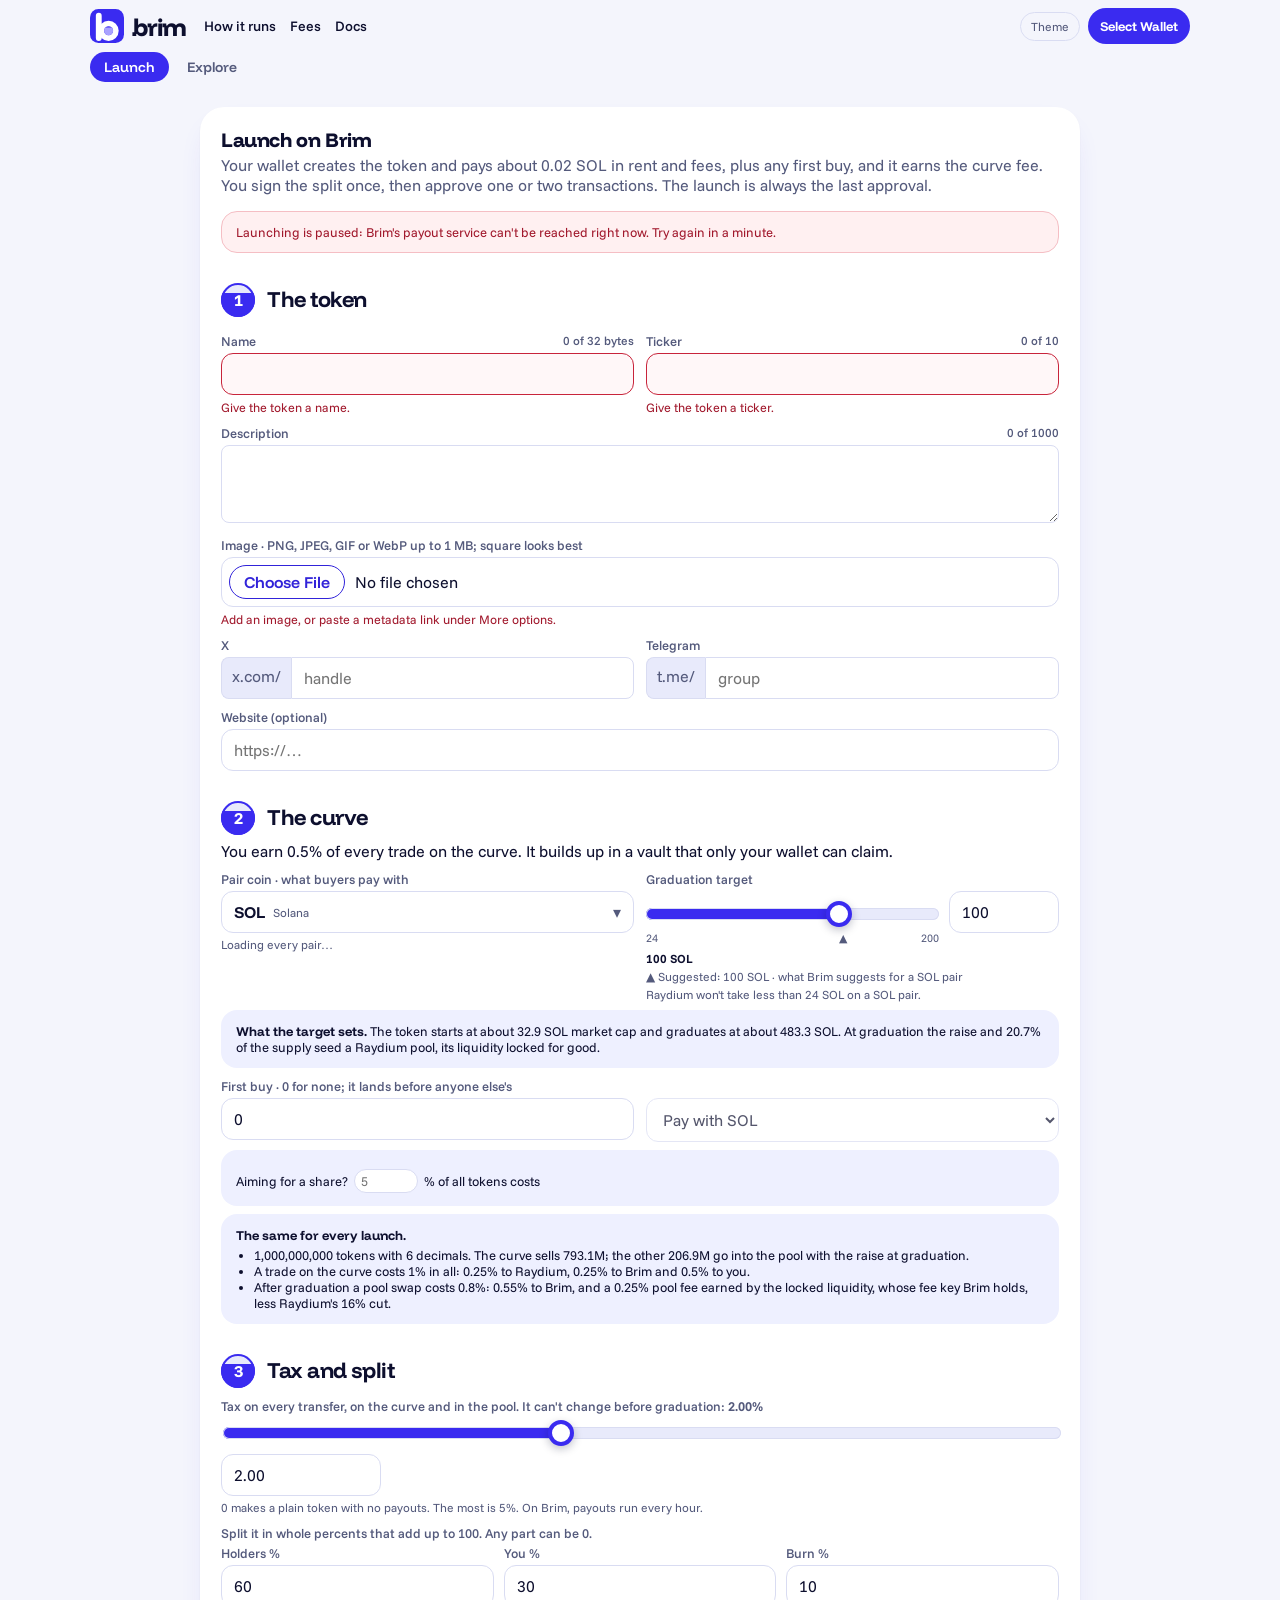
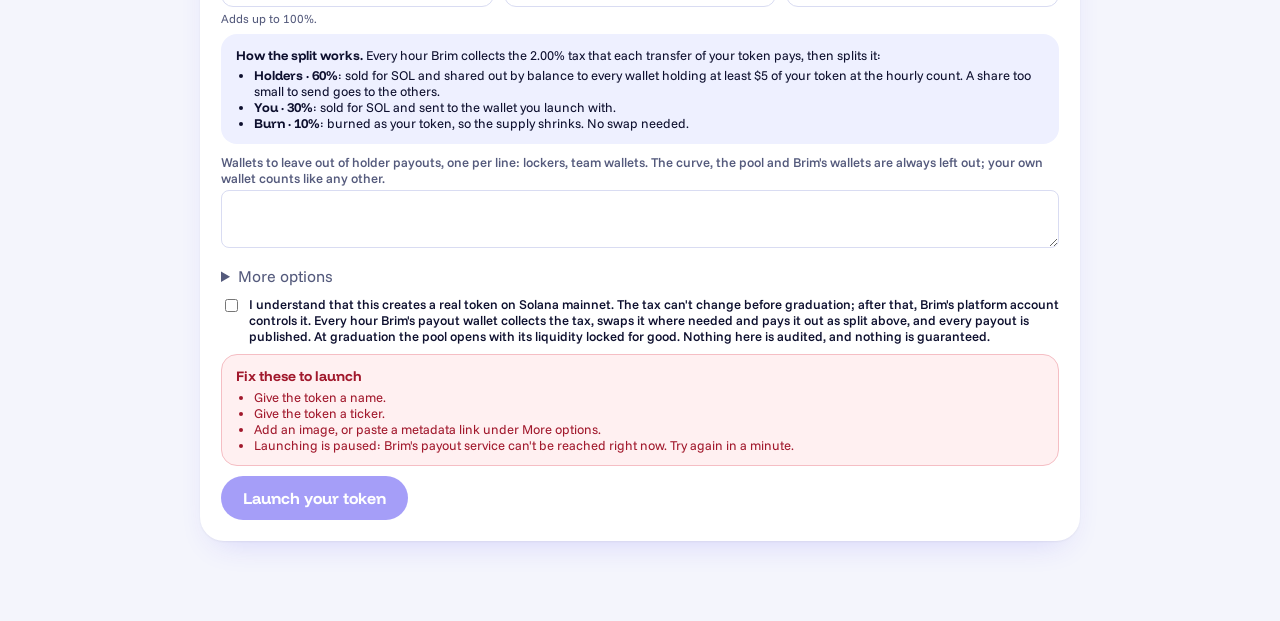
==== app/index.html @ c7aba221 "Add the launch app" ====
<!doctype html>
<html lang="en">
  <head>
    <meta charset="UTF-8" />
    <meta name="viewport" content="width=device-width, initial-scale=1" />
    <meta http-equiv="Content-Security-Policy" content="base-uri 'none'; form-action 'none'; object-src 'none'" />
    <script>(function(root){var mode;try{mode=localStorage.getItem("brim-mode")}catch(_){}if(mode=="light"||mode=="dark")root.setAttribute("data-mode",mode)})(document.documentElement)</script>
    <script>(function(w){if(w.self===w.top)return;document.documentElement.style.display="none";try{w.top.location.replace(w.location.href)}catch(_){}})(window)</script>
    <title>Brim · Launch</title>
    <link rel="icon" href="favicon.svg" type="image/svg+xml" />
    <style>:root{--bg:#f4f5fc;--bg2:#e8eafb;--card:#fff;--ink:#0d0f2e;--muted:#545a7c;--line:#d9dcf2;--accent:#3a2bf0;--accent2:#2a1cc9;--on-accent:#fff;--link:#3123d9;--warn:#8a5300;--warn-bg:#fff5e0;--warn-line:#f2d08f;--note-bg:#eef0ff;--note-line:#cdd2ff;--err-bg:#fff0f1;--err-line:#f5bec4;--err-ink:#a1182c;--bad-bg:#fff7f8;--ok:#137a4b;--up:#0f7f4e;--down:#c8243b;--hi:#8f86ff;--glow:#3a2bf033;--card-line:transparent;--card-shadow:0 1px 2px #0d0f2e0d, 0 14px 34px -16px #3a2bf033;--font-body:"Funnel Sans Variable", "Funnel Sans", system-ui, -apple-system, "Segoe UI", sans-serif;--font-display:"Funnel Display Variable", "Funnel Display", system-ui, sans-serif;--font-mono:"Geist Mono Variable", "Geist Mono", ui-monospace, Menlo, Consolas, monospace}:root[data-mode=dark]{--bg:#090a1f;--bg2:#16183a;--card:#10122d;--ink:#edefff;--muted:#a0a5cc;--line:#262a57;--accent:#7e73ff;--accent2:#9d95ff;--on-accent:#090a1f;--link:#a9a2ff;--warn:#f4bc4f;--warn-bg:#2c220c;--warn-line:#5e4a1a;--note-bg:#161a44;--note-line:#2b3170;--err-bg:#3a1420;--err-line:#6e2335;--err-ink:#ffb3c0;--bad-bg:#3a1420;--ok:#5ed39a;--up:#4cd38f;--down:#ff6b7f;--hi:#b9b3ff;--glow:transparent;--card-line:#262a57;--card-shadow:none}@media (prefers-color-scheme:dark){:root:not([data-mode=light]){--bg:#090a1f;--bg2:#16183a;--card:#10122d;--ink:#edefff;--muted:#a0a5cc;--line:#262a57;--accent:#7e73ff;--accent2:#9d95ff;--on-accent:#090a1f;--link:#a9a2ff;--warn:#f4bc4f;--warn-bg:#2c220c;--warn-line:#5e4a1a;--note-bg:#161a44;--note-line:#2b3170;--err-bg:#3a1420;--err-line:#6e2335;--err-ink:#ffb3c0;--bad-bg:#3a1420;--ok:#5ed39a;--up:#4cd38f;--down:#ff6b7f;--hi:#b9b3ff;--glow:transparent;--card-line:#262a57;--card-shadow:none}}body{font-family:var(--font-body);background:var(--bg);color:var(--ink);-webkit-font-smoothing:antialiased;margin:0}main{max-width:55rem;margin:0 auto;padding:0 1rem 4rem}h2,h3{font-family:var(--font-display);letter-spacing:-.02em;line-height:1.15}h2{font-weight:800}.bm-top{z-index:5;background:color-mix(in srgb, var(--bg) 86%, transparent);-webkit-backdrop-filter:blur(12px);backdrop-filter:blur(12px);border-bottom:1px solid #0000;width:100vw;margin:0 0 1rem calc(50% - 50vw);position:sticky;top:0}.bm-top .bm-top-in{max-width:68.75rem;margin:0 auto;padding:.5rem 1rem 0}.bm-top .bm-top-row{flex-wrap:wrap;align-items:center;gap:1.125rem;display:flex}.bm-top .bm-logo{color:var(--ink);font-family:var(--font-display);letter-spacing:-.045em;text-transform:lowercase;flex:none;align-items:center;gap:.5rem;font-size:1.5625rem;font-weight:800;text-decoration:none;display:flex}.bm-top .bm-logo img{width:2.125rem;height:2.125rem}.bm-top nav.bm-links{flex-wrap:wrap;flex:1;gap:.875rem;min-width:0;display:flex}.bm-top nav.bm-links a{color:var(--ink);white-space:nowrap;font-size:.875rem;font-weight:500;text-decoration:none}.bm-top nav.bm-links a:hover{color:var(--link)}.bm-top .bm-top-end{flex:none;align-items:center;gap:.5rem;margin-left:auto;display:flex}.bm-top .bm-mode{border:1.5px solid var(--line);font:inherit;color:var(--muted);cursor:pointer;background:0 0;border-radius:999px;padding:.375rem .625rem;font-size:.75rem}.bm-top .wallet-adapter-button{gap:.375rem;height:2.25rem!important;padding:0 .75rem!important;font-size:.8125rem!important;line-height:2.25rem!important}.bm-top .wallet-adapter-button-start-icon,.bm-top .wallet-adapter-button-start-icon img{width:1.125rem!important;height:1.125rem!important}.bm-top .bm-tabs{scrollbar-width:none;gap:.25rem;padding:.5rem 0;display:flex;overflow-x:auto}.bm-top .bm-tabs a{white-space:nowrap;color:var(--muted);font-family:var(--font-display);background:0 0;border-radius:999px;padding:.375rem .875rem;font-size:.875rem;font-weight:600;text-decoration:none}.bm-top .bm-tabs a:hover{color:var(--ink)}.bm-top .bm-tabs a.bm-on{background:var(--accent);color:var(--on-accent)}@media (max-width:45em){.bm-top .bm-top-row{gap:.5rem .75rem}.bm-top .bm-logo{order:1}.bm-top .bm-top-end{order:2}.bm-top nav.bm-links{flex-basis:100%;order:3;gap:.625rem}.bm-top nav.bm-links a{font-size:.8125rem}}a{color:var(--link)}.bm-dim{color:var(--muted)}.bm-panel{background:var(--card);border:1px solid var(--card-line);box-shadow:var(--card-shadow);border-radius:1.5rem;margin:1rem 0;padding:1.25rem}label{color:var(--muted);margin:.625rem 0 .25rem;font-size:.8125rem;font-weight:500;display:block}input,select,textarea{box-sizing:border-box;border:1.5px solid var(--line);width:100%;font:inherit;background:var(--card);color:var(--ink);--lightningcss-light:initial;--lightningcss-dark: ;color-scheme:light dark;border-radius:.75rem;padding:.625rem .75rem}@media (prefers-color-scheme:dark){input,select,textarea{--lightningcss-light: ;--lightningcss-dark:initial}}input:focus,select:focus,textarea:focus{outline:3px solid color-mix(in srgb, var(--accent) 28%, transparent);outline-offset:0;border-color:var(--accent)}input[type=range]{appearance:none;--v:0%;background:0 0;border:0;height:1.625rem;padding:0}input[type=range]:focus{outline:none}input[type=range]::-webkit-slider-runnable-track{background:linear-gradient(90deg, var(--accent) var(--v), var(--bg2) var(--v));height:.75rem;box-shadow:inset 0 0 0 1px var(--line);border-radius:999px}input[type=range]::-webkit-slider-thumb{-webkit-appearance:none;background:var(--card);border:4px solid var(--accent);border-radius:50%;width:1.625rem;height:1.625rem;margin-top:-.4375rem;box-shadow:0 3px 8px #0d0f2e40}input[type=range]:focus-visible::-webkit-slider-thumb{outline:3px solid color-mix(in srgb, var(--accent) 35%, transparent)}input[type=range]::-moz-range-track{background:var(--bg2);border-radius:999px;height:.75rem}input[type=range]::-moz-range-progress{background:var(--accent);border-radius:999px;height:.75rem}input[type=range]::-moz-range-thumb{background:var(--card);border:4px solid var(--accent);border-radius:50%;width:1.125rem;height:1.125rem}input[type=file]{padding:.4375rem}input[type=file]::file-selector-button{border:1.5px solid var(--link);color:var(--link);font:inherit;font-family:var(--font-display);cursor:pointer;background:0 0;border-radius:999px;margin-right:.625rem;padding:.375rem .875rem;font-weight:600}button.bm-btn{background:var(--accent);color:var(--on-accent);font:inherit;font-family:var(--font-display);cursor:pointer;box-shadow:0 10px 24px -10px var(--glow);border:0;border-radius:999px;padding:.75rem 1.375rem;font-weight:700}button.bm-btn:hover{background:var(--accent2)}button.bm-btn:disabled{opacity:.45;cursor:default;box-shadow:none;background:var(--accent)}pre{background:var(--bg2);white-space:pre-wrap;word-break:break-all;border-radius:.875rem;padding:.75rem .875rem;font-size:.78125rem;overflow-x:auto}.bm-stats{grid-template-columns:repeat(3,1fr);gap:.625rem;display:grid}.bm-stat{background:var(--bg2);border-radius:1rem;padding:.75rem .875rem}.bm-stat b{color:var(--ink);font-family:var(--font-display);letter-spacing:-.01em;font-size:1.3125rem;font-weight:700;display:block}.bm-stat span{color:var(--muted);font-size:.75rem}@media (max-width:37.5em){.bm-stats{grid-template-columns:repeat(2,1fr)}}.bm-trade{grid-template-columns:minmax(0,1fr) 23.75rem;align-items:start;gap:1rem;display:grid}.bm-swap{background:#0f1113;border-radius:1.125rem;width:100%;overflow:hidden}@media (max-width:53.75em){.bm-trade{grid-template-columns:1fr}}.bm-meter{background:var(--bg2);height:.75rem;box-shadow:inset 0 0 0 1px var(--line);border-radius:999px;overflow:hidden}.bm-meter i{background:linear-gradient(180deg, var(--hi) 0 3px, var(--accent) 3px);border-radius:999px;height:100%;display:block}.bm-sec{margin-top:1.875rem}.bm-sec h3{align-items:center;gap:.75rem;margin:0 0 .375rem;font-size:1.375rem;display:flex}.bm-sec h3 .bm-sec-n{background:linear-gradient(to top, var(--accent) 0 72%, var(--bg2) 72%);width:2.125rem;height:2.125rem;box-shadow:inset 0 0 0 2px var(--accent);color:var(--on-accent);border-radius:999px;justify-content:center;align-items:center;font-size:1rem;font-weight:800;display:inline-flex}.bm-box{background:var(--note-bg);border:1px solid #0000;border-radius:1rem;margin:.5rem 0;padding:.75rem .875rem;font-size:.8125rem}.bm-box b{font-family:var(--font-display)}.bm-box.bm-box-warn{background:var(--warn-bg)}.bm-alert{background:var(--err-bg);border:1px solid var(--err-line);color:var(--err-ink);border-radius:1rem;margin:.625rem 0;padding:.75rem .875rem;font-size:.8125rem}.bm-alert h4,.bm-todo h4{font-family:var(--font-display);margin:0 0 .25rem;font-size:.875rem}.bm-todo{background:var(--bg2);border-radius:1rem;margin:.625rem 0;padding:.75rem .875rem;font-size:.8125rem}input.bm-invalid,select.bm-invalid,textarea.bm-invalid{border-color:var(--down);background:var(--bad-bg)}.bm-field-err{color:var(--err-ink);margin:.25rem 0 0;font-size:.78125rem}.bm-counter{float:right;color:var(--muted);font-size:.75rem}textarea{resize:vertical}button.bm-btn-line{color:var(--link);border:1.5px solid var(--link);font:inherit;font-family:var(--font-display);cursor:pointer;background:0 0;border-radius:999px;padding:.375rem .75rem;font-weight:600}button.bm-btn-line:disabled{color:var(--muted);border-color:var(--line);cursor:default;border-style:dashed}.bm-actions{flex-wrap:wrap;align-items:center;gap:.625rem;margin:.75rem 0;display:flex}ol.bm-progress{margin:.875rem 0 .25rem;padding:0;list-style:none}ol.bm-progress li{border-top:1px solid var(--line);align-items:flex-start;gap:.625rem;padding:.5rem 0;display:flex}ol.bm-progress li:first-child{border-top:0}ol.bm-progress .bm-progress-mark{background:var(--bg2);width:1.375rem;height:1.375rem;color:var(--muted);border-radius:999px;flex:none;justify-content:center;align-items:center;margin-top:1px;font-size:.8125rem;font-weight:700;display:inline-flex}ol.bm-progress li.bm-is-doing .bm-progress-mark{background:var(--accent);color:var(--on-accent);animation:1.2s ease-in-out infinite bm-pulse}ol.bm-progress li.bm-is-done .bm-progress-mark{background:var(--ok);color:var(--card)}ol.bm-progress li.bm-is-failed .bm-progress-mark{background:var(--down);color:var(--card)}ol.bm-progress li.bm-is-skipped,ol.bm-progress li.bm-is-todo{color:var(--muted)}ol.bm-progress b{font-family:var(--font-display);font-size:.9375rem;font-weight:600}ol.bm-progress small{color:var(--muted);margin-top:1px;font-size:.78125rem;display:block}ol.bm-progress li.bm-is-doing small{color:var(--ink)}ol.bm-progress li.bm-is-failed small{color:var(--err-ink)}@keyframes bm-pulse{0%,to{transform:scale(1)}50%{transform:scale(1.15)}}.bm-live{border:2px solid var(--accent)}.bm-live,ol.bm-progress{scroll-margin:6.25rem 0 1rem}.bm-live h3{margin:0 0 .5rem;font-size:1.25rem}details.bm-log{margin-top:.625rem}details.bm-log summary{cursor:pointer;font-size:.8125rem}.bm-ca{flex-wrap:wrap;align-items:center;gap:.5rem;margin:.5rem 0 .375rem;display:flex}.bm-ca-tag{font-family:var(--font-display);background:var(--accent);color:var(--on-accent);border-radius:999px;padding:.1875rem .6875rem;font-size:.875rem;font-weight:700}.bm-ca-addr{word-break:break-all;background:var(--bg2);color:var(--ink);-webkit-user-select:all;user-select:all;border-radius:.75rem;padding:.3125rem .5625rem;font-size:.9375rem;font-weight:500}button.bm-copy{border:1.5px solid var(--line);background:var(--card);color:var(--ink);cursor:pointer;font:inherit;border-radius:999px;align-items:center;gap:.3125rem;padding:.3125rem .625rem;font-size:.75rem;display:inline-flex}button.bm-copy svg{width:.9375rem;height:.9375rem}.bm-chart{position:relative}.bm-chart-bar{flex-wrap:wrap;align-items:center;gap:.375rem .875rem;margin:0 0 .375rem;display:flex}.bm-chart-bar .bm-chips{margin:0}.bm-chart-canvas{border:1px solid var(--line);background:var(--card);border-radius:1rem;height:28.75rem;overflow:hidden}@media (max-width:37.5em){.bm-chart-canvas{height:20rem}}.bm-chart-note{text-align:center;color:var(--muted);pointer-events:none;justify-content:center;align-items:center;padding:1.5rem;font-size:.875rem;line-height:1.5;display:flex;position:absolute;inset:2.5rem 0 0}.bm-chart-note b{color:var(--ink);font-family:var(--font-display);font-size:1.125rem}.bm-chart-area{position:relative}.bm-chart-legend{color:var(--muted);pointer-events:none;z-index:3;flex-wrap:wrap;gap:.25rem .75rem;font-size:.75rem;display:flex;position:absolute;top:.5rem;left:.625rem;right:4.375rem}.bm-chart-legend b{color:var(--ink);font-family:var(--font-display);font-size:.8125rem}.bm-chart-legend i{color:var(--ink);font-variant-numeric:tabular-nums;font-style:normal}a.bm-cta{font-family:var(--font-display);border-radius:999px;font-weight:700;text-decoration:none;display:inline-block}a.bm-cta.bm-cta-solid{background:var(--accent);color:var(--on-accent);box-shadow:0 10px 24px -10px var(--glow);padding:.8125rem 1.375rem;font-size:1.125rem}a.bm-cta.bm-cta-line{color:var(--link);border:1.5px solid var(--link);padding:.5rem .875rem;font-size:.875rem;font-weight:600}.bm-tag{background:var(--bg2);color:var(--muted);vertical-align:middle;border-radius:999px;padding:2px .5rem;font-size:.75rem;font-weight:600;display:inline-block}.bm-grid{grid-template-columns:minmax(0,1fr);gap:.75rem;margin-top:.75rem;display:grid}@media (min-width:47.5em){.bm-grid{grid-template-columns:minmax(0,1fr) minmax(0,1fr)}}a.bm-item{border:1px solid var(--card-line);background:var(--card);min-width:0;color:var(--ink);box-shadow:var(--card-shadow);border-radius:1.5rem;gap:.875rem;padding:.875rem;text-decoration:none;transition:transform .12s,box-shadow .12s,border-color .12s;display:flex}a.bm-item:hover{box-shadow:0 18px 40px -18px var(--glow);border-color:var(--accent);transform:translateY(-2px)}.bm-item-pic{background:var(--bg2);border-radius:1.25rem;flex:none;justify-content:center;align-items:center;width:5.75rem;height:5.75rem;display:flex;overflow:hidden}.bm-item-pic img{object-fit:cover;width:100%;height:100%;display:block}.bm-item-initials{font-family:var(--font-display);color:var(--muted);letter-spacing:.02em;font-size:1.5rem;font-weight:800}.bm-item-body{flex-direction:column;flex:1;gap:.25rem;min-width:0;display:flex}.bm-item-head{flex-wrap:wrap;align-items:center;gap:.5rem;display:flex}.bm-item-head b{font-family:var(--font-display);letter-spacing:-.01em;text-overflow:ellipsis;white-space:nowrap;min-width:0;max-width:100%;font-size:1.1875rem;line-height:1.2;overflow:hidden}.bm-item-head .bm-tag{background:var(--bg2);color:var(--link)}.bm-item-meta{color:var(--muted);flex-wrap:wrap;align-items:center;gap:.375rem;font-size:.8125rem;display:flex}.bm-item-meta img{border-radius:50%;width:1rem;height:1rem}.bm-item-meta span{white-space:nowrap}.bm-item-meta span+span:before{content:"·";color:var(--muted);margin-right:.375rem}.bm-item-nums{color:var(--muted);flex-wrap:wrap;gap:1.125rem;margin-top:.375rem;font-size:.75rem;display:flex}.bm-item-nums b{color:var(--ink);font-family:var(--font-display);font-size:1.0625rem;font-weight:700;line-height:1.1;display:block}a.bm-item .bm-meter{height:.375rem;margin-top:.375rem}a.bm-item .bm-meter i{background:linear-gradient(180deg, var(--hi) 0 2px, var(--accent) 2px)}@media (max-width:30em){.bm-item-pic{border-radius:1rem;width:4rem;height:4rem}.bm-item-initials{font-size:1.125rem}}.bm-cols{grid-template-columns:1fr 1fr;gap:.75rem;display:grid}.bm-pick{position:relative}.bm-pick-field{box-sizing:border-box;border:1.5px solid var(--line);background:var(--card);width:100%;color:var(--ink);font:inherit;text-align:left;cursor:pointer;border-radius:.75rem;align-items:center;gap:.5rem;min-height:2.625rem;padding:.5625rem .75rem;display:flex}.bm-pick-field img,.bm-pick-row img,.bm-pick-blank{background:var(--bg2);object-fit:cover;border-radius:50%;flex:none;width:1.375rem;height:1.375rem}.bm-pick-field b,.bm-pick-row .bm-pick-text b{font-family:var(--font-display);white-space:nowrap}.bm-pick-field small,.bm-pick-row small{color:var(--muted);text-overflow:ellipsis;white-space:nowrap;min-width:0;font-size:.75rem;overflow:hidden}.bm-pick-field .bm-pick-caret{color:var(--muted);margin-left:auto}.bm-pick-panel{z-index:20;background:var(--card);border:1px solid var(--line);border-radius:1rem;margin-top:.375rem;padding:.5rem;position:absolute;left:0;right:0;box-shadow:0 18px 44px -14px #0d0f2e47}.bm-pick-panel input{margin-bottom:.375rem}.bm-chips{flex-wrap:wrap;gap:.375rem;margin:2px 0 .5rem;display:flex}.bm-chip{border:1.5px solid var(--line);color:var(--muted);font:inherit;cursor:pointer;background:0 0;border-radius:999px;padding:.3125rem .75rem;font-size:.75rem;font-weight:600}.bm-chip.bm-on{background:var(--accent);color:var(--on-accent);border-color:var(--accent)}.bm-pick-list{max-height:18.75rem;overflow:auto}.bm-pick-row{box-sizing:border-box;width:100%;color:var(--ink);font:inherit;text-align:left;cursor:pointer;background:0 0;border:0;border-radius:.625rem;align-items:center;gap:.5rem;padding:.375rem .5rem;display:flex}.bm-pick-row:hover{background:var(--bg2)}.bm-pick-row .bm-pick-text{flex-direction:column;min-width:0;display:flex}.bm-pick-row .bm-pick-side{color:var(--muted);white-space:nowrap;margin-left:auto;font-size:.75rem}.bm-pick-check{color:var(--accent2);margin-left:.25rem;font-size:.75rem;font-style:normal}@media (max-width:37.5em){.bm-cols{grid-template-columns:1fr}}code{font-family:var(--font-mono);font-size:.78125rem}.wallet-adapter-button{font-family:var(--font-display)!important;background:var(--accent)!important;color:var(--on-accent)!important;border-radius:999px!important;font-weight:700!important}</style>
    <script type="module" crossorigin src="/app/x/B-jWRCjd.js"></script>
    <link rel="stylesheet" crossorigin href="/app/x/C54Z85mI.css">
  </head>
  <body>
    <div id="bm-root"></div>
    <script src="https://plugin.jup.ag/plugin-v1.js" data-preload defer></script>
  </body>
</html>
---- app/x/C54Z85mI.css ----
@import "https://fonts.googleapis.com/css2?family=DM+Sans:wght@400;500;700&display=swap";@font-face{font-family:Funnel Display Variable;font-style:normal;font-display:swap;font-weight:300 800;src:url(/app/x/DxkvHKaa.woff2)format("woff2-variations");unicode-range:U+100-2BA,U+2BD-2C5,U+2C7-2CC,U+2CE-2D7,U+2DD-2FF,U+304,U+308,U+329,U+1D00-1DBF,U+1E00-1E9F,U+1EF2-1EFF,U+2020,U+20A0-20AB,U+20AD-20C0,U+2113,U+2C60-2C7F,U+A720-A7FF}@font-face{font-family:Funnel Display Variable;font-style:normal;font-display:swap;font-weight:300 800;src:url(/app/x/h7i3A3FI.woff2)format("woff2-variations");unicode-range:U+??,U+131,U+152-153,U+2BB-2BC,U+2C6,U+2DA,U+2DC,U+304,U+308,U+329,U+2000-206F,U+20AC,U+2122,U+2191,U+2193,U+2212,U+2215,U+FEFF,U+FFFD}@font-face{font-family:Funnel Sans Variable;font-style:normal;font-display:swap;font-weight:300 800;src:url(/app/x/CStSwzyf.woff2)format("woff2-variations");unicode-range:U+100-2BA,U+2BD-2C5,U+2C7-2CC,U+2CE-2D7,U+2DD-2FF,U+304,U+308,U+329,U+1D00-1DBF,U+1E00-1E9F,U+1EF2-1EFF,U+2020,U+20A0-20AB,U+20AD-20C0,U+2113,U+2C60-2C7F,U+A720-A7FF}@font-face{font-family:Funnel Sans Variable;font-style:normal;font-display:swap;font-weight:300 800;src:url(/app/x/zzU05adE.woff2)format("woff2-variations");unicode-range:U+??,U+131,U+152-153,U+2BB-2BC,U+2C6,U+2DA,U+2DC,U+304,U+308,U+329,U+2000-206F,U+20AC,U+2122,U+2191,U+2193,U+2212,U+2215,U+FEFF,U+FFFD}@font-face{font-family:Geist Mono Variable;font-style:normal;font-display:swap;font-weight:100 900;src:url(/app/x/X_5orZeX.woff2)format("woff2-variations");unicode-range:U+460-52F,U+1C80-1C8A,U+20B4,U+2DE0-2DFF,U+A640-A69F,U+FE2E-FE2F}@font-face{font-family:Geist Mono Variable;font-style:normal;font-display:swap;font-weight:100 900;src:url(/app/x/DiZS0aHC.woff2)format("woff2-variations");unicode-range:U+301,U+400-45F,U+490-491,U+4B0-4B1,U+2116}@font-face{font-family:Geist Mono Variable;font-style:normal;font-display:swap;font-weight:100 900;src:url(/app/x/CO5SzqOn.woff2)format("woff2-variations");unicode-range:U+2000-2001,U+2004-2008,U+200A,U+23B8-23BD,U+2500-259F}@font-face{font-family:Geist Mono Variable;font-style:normal;font-display:swap;font-weight:100 900;src:url(/app/x/DadHysG0.woff2)format("woff2-variations");unicode-range:U+102-103,U+110-111,U+128-129,U+168-169,U+1A0-1A1,U+1AF-1B0,U+300-301,U+303-304,U+308-309,U+323,U+329,U+1EA0-1EF9,U+20AB}@font-face{font-family:Geist Mono Variable;font-style:normal;font-display:swap;font-weight:100 900;src:url(/app/x/Bwz-egvJ.woff2)format("woff2-variations");unicode-range:U+100-2BA,U+2BD-2C5,U+2C7-2CC,U+2CE-2D7,U+2DD-2FF,U+304,U+308,U+329,U+1D00-1DBF,U+1E00-1E9F,U+1EF2-1EFF,U+2020,U+20A0-20AB,U+20AD-20C0,U+2113,U+2C60-2C7F,U+A720-A7FF}@font-face{font-family:Geist Mono Variable;font-style:normal;font-display:swap;font-weight:100 900;src:url(/app/x/XN7g48iV.woff2)format("woff2-variations");unicode-range:U+??,U+131,U+152-153,U+2BB-2BC,U+2C6,U+2DA,U+2DC,U+304,U+308,U+329,U+2000-206F,U+20AC,U+2122,U+2191,U+2193,U+2212,U+2215,U+FEFF,U+FFFD}.wallet-adapter-button{color:#fff;cursor:pointer;background-color:#0000;border:none;border-radius:4px;align-items:center;height:48px;padding:0 24px;font-family:DM Sans,Roboto,Helvetica Neue,Helvetica,Arial,sans-serif;font-size:16px;font-weight:600;line-height:48px;display:flex}.wallet-adapter-button-trigger{background-color:#512da8}.wallet-adapter-button:not([disabled]):focus-visible{outline-color:#fff}.wallet-adapter-button:not([disabled]):hover{background-color:#1a1f2e}.wallet-adapter-button[disabled]{color:#999;cursor:not-allowed;background:#404144}.wallet-adapter-button-end-icon,.wallet-adapter-button-start-icon,.wallet-adapter-button-end-icon img,.wallet-adapter-button-start-icon img{justify-content:center;align-items:center;width:24px;height:24px;display:flex}.wallet-adapter-button-end-icon{margin-left:12px}.wallet-adapter-button-start-icon{margin-right:12px}.wallet-adapter-collapse{width:100%}.wallet-adapter-dropdown{display:inline-block;position:relative}.wallet-adapter-dropdown-list{z-index:99;grid-row-gap:10px;opacity:0;visibility:hidden;background:#2c2d30;border-radius:10px;grid-template-rows:1fr;margin:0;padding:10px;font-family:DM Sans,Roboto,Helvetica Neue,Helvetica,Arial,sans-serif;list-style:none;transition:opacity .2s,transform .2s,visibility .2s;display:grid;position:absolute;top:100%;right:0;box-shadow:0 8px 20px #0009}.wallet-adapter-dropdown-list-active{opacity:1;visibility:visible;transform:translateY(10px)}.wallet-adapter-dropdown-list-item{cursor:pointer;white-space:nowrap;box-sizing:border-box;color:#fff;border:none;border-radius:6px;outline:none;flex-direction:row;justify-content:center;align-items:center;width:100%;height:37px;padding:0 20px;font-size:14px;font-weight:600;display:flex}.wallet-adapter-dropdown-list-item:not([disabled]):hover{background-color:#1a1f2e}.wallet-adapter-modal-collapse-button svg{fill:#999;align-self:center}.wallet-adapter-modal-collapse-button.wallet-adapter-modal-collapse-button-active svg{transition:transform .15s ease-in;transform:rotate(180deg)}.wallet-adapter-modal{opacity:0;z-index:1040;background:#00000080;transition:opacity .15s linear;position:fixed;inset:0;overflow-y:auto}.wallet-adapter-modal.wallet-adapter-modal-fade-in{opacity:1}.wallet-adapter-modal-button-close{cursor:pointer;background:#1a1f2e;border:none;border-radius:50%;justify-content:center;align-items:center;padding:12px;display:flex;position:absolute;top:18px;right:18px}.wallet-adapter-modal-button-close:focus-visible{outline-color:#fff}.wallet-adapter-modal-button-close svg{fill:#777;transition:fill .2s}.wallet-adapter-modal-button-close:hover svg{fill:#fff}.wallet-adapter-modal-overlay{background:#00000080;position:fixed;inset:0}.wallet-adapter-modal-container{justify-content:center;align-items:center;min-height:calc(100vh - 6rem);margin:3rem;display:flex}@media (max-width:480px){.wallet-adapter-modal-container{min-height:calc(100vh - 2rem);margin:1rem}}.wallet-adapter-modal-wrapper{box-sizing:border-box;z-index:1050;background:#10141f;border-radius:10px;flex-direction:column;flex:1;align-items:center;max-width:400px;font-family:DM Sans,Roboto,Helvetica Neue,Helvetica,Arial,sans-serif;display:flex;position:relative;box-shadow:0 8px 20px #0009}.wallet-adapter-modal-wrapper .wallet-adapter-button{width:100%}.wallet-adapter-modal-title{text-align:center;color:#fff;margin:0;padding:64px 48px 48px;font-size:24px;font-weight:500;line-height:36px}@media (max-width:374px){.wallet-adapter-modal-title{font-size:18px}}.wallet-adapter-modal-list{width:100%;margin:0 0 12px;padding:0;list-style:none}.wallet-adapter-modal-list .wallet-adapter-button{border-radius:0;font-size:18px;font-weight:400}.wallet-adapter-modal-list .wallet-adapter-button-end-icon,.wallet-adapter-modal-list .wallet-adapter-button-start-icon,.wallet-adapter-modal-list .wallet-adapter-button-end-icon img,.wallet-adapter-modal-list .wallet-adapter-button-start-icon img{width:28px;height:28px}.wallet-adapter-modal-list .wallet-adapter-button span{opacity:.6;margin-left:auto;font-size:14px}.wallet-adapter-modal-list-more{cursor:pointer;color:#fff;background-color:#0000;border:none;align-self:flex-end;align-items:center;padding:12px 24px 24px 12px;display:flex}.wallet-adapter-modal-list-more svg{fill:#fff;margin-left:.5rem;transition:all .1s}.wallet-adapter-modal-list-more-icon-rotate{transform:rotate(180deg)}.wallet-adapter-modal-middle{box-sizing:border-box;flex-direction:column;align-items:center;width:100%;padding:0 24px 24px;display:flex}.wallet-adapter-modal-middle-button{cursor:pointer;color:#fff;background-color:#512da8;border:none;border-radius:8px;width:100%;margin-top:48px;padding:12px;font-size:18px;display:block}
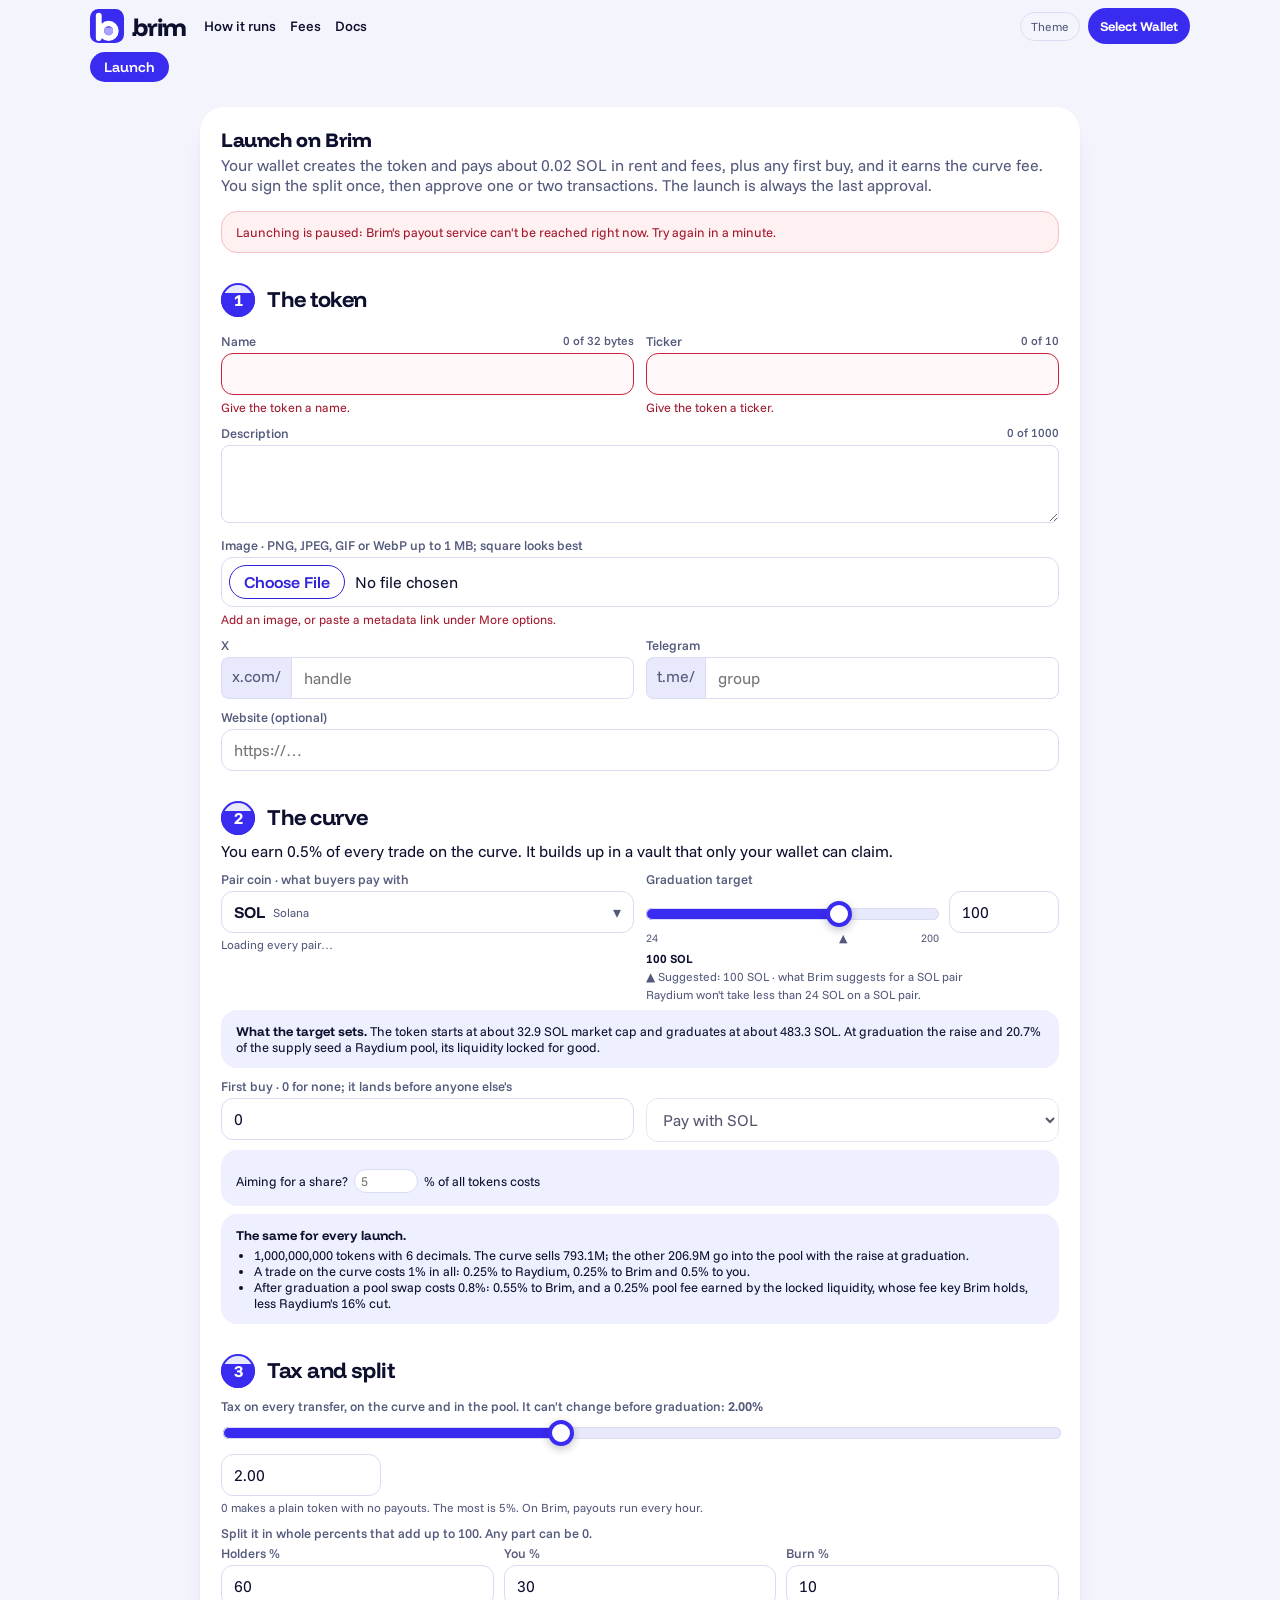
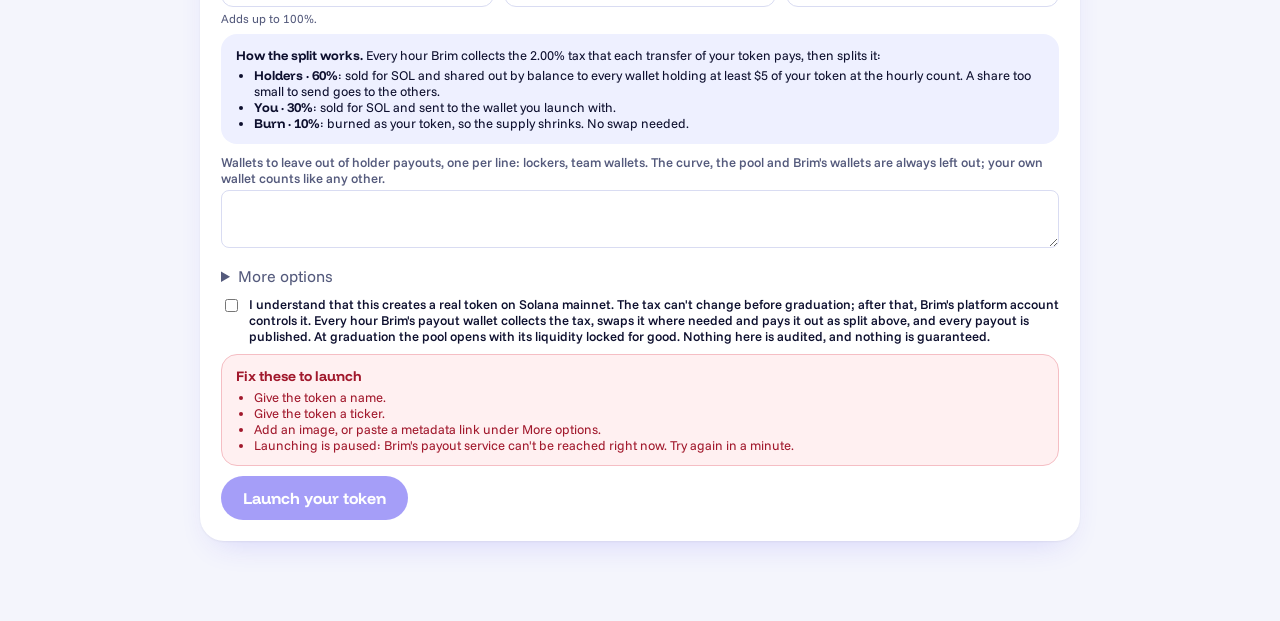
==== commit 5cc301f0: "Remove the explore tab" ====
--- a/app/index.html
+++ b/app/index.html
@@ -9,7 +9,7 @@
     <title>Brim · Launch</title>
     <link rel="icon" href="favicon.svg" type="image/svg+xml" />
     <style>:root{--bg:#f4f5fc;--bg2:#e8eafb;--card:#fff;--ink:#0d0f2e;--muted:#545a7c;--line:#d9dcf2;--accent:#3a2bf0;--accent2:#2a1cc9;--on-accent:#fff;--link:#3123d9;--warn:#8a5300;--warn-bg:#fff5e0;--warn-line:#f2d08f;--note-bg:#eef0ff;--note-line:#cdd2ff;--err-bg:#fff0f1;--err-line:#f5bec4;--err-ink:#a1182c;--bad-bg:#fff7f8;--ok:#137a4b;--up:#0f7f4e;--down:#c8243b;--hi:#8f86ff;--glow:#3a2bf033;--card-line:transparent;--card-shadow:0 1px 2px #0d0f2e0d, 0 14px 34px -16px #3a2bf033;--font-body:"Funnel Sans Variable", "Funnel Sans", system-ui, -apple-system, "Segoe UI", sans-serif;--font-display:"Funnel Display Variable", "Funnel Display", system-ui, sans-serif;--font-mono:"Geist Mono Variable", "Geist Mono", ui-monospace, Menlo, Consolas, monospace}:root[data-mode=dark]{--bg:#090a1f;--bg2:#16183a;--card:#10122d;--ink:#edefff;--muted:#a0a5cc;--line:#262a57;--accent:#7e73ff;--accent2:#9d95ff;--on-accent:#090a1f;--link:#a9a2ff;--warn:#f4bc4f;--warn-bg:#2c220c;--warn-line:#5e4a1a;--note-bg:#161a44;--note-line:#2b3170;--err-bg:#3a1420;--err-line:#6e2335;--err-ink:#ffb3c0;--bad-bg:#3a1420;--ok:#5ed39a;--up:#4cd38f;--down:#ff6b7f;--hi:#b9b3ff;--glow:transparent;--card-line:#262a57;--card-shadow:none}@media (prefers-color-scheme:dark){:root:not([data-mode=light]){--bg:#090a1f;--bg2:#16183a;--card:#10122d;--ink:#edefff;--muted:#a0a5cc;--line:#262a57;--accent:#7e73ff;--accent2:#9d95ff;--on-accent:#090a1f;--link:#a9a2ff;--warn:#f4bc4f;--warn-bg:#2c220c;--warn-line:#5e4a1a;--note-bg:#161a44;--note-line:#2b3170;--err-bg:#3a1420;--err-line:#6e2335;--err-ink:#ffb3c0;--bad-bg:#3a1420;--ok:#5ed39a;--up:#4cd38f;--down:#ff6b7f;--hi:#b9b3ff;--glow:transparent;--card-line:#262a57;--card-shadow:none}}body{font-family:var(--font-body);background:var(--bg);color:var(--ink);-webkit-font-smoothing:antialiased;margin:0}main{max-width:55rem;margin:0 auto;padding:0 1rem 4rem}h2,h3{font-family:var(--font-display);letter-spacing:-.02em;line-height:1.15}h2{font-weight:800}.bm-top{z-index:5;background:color-mix(in srgb, var(--bg) 86%, transparent);-webkit-backdrop-filter:blur(12px);backdrop-filter:blur(12px);border-bottom:1px solid #0000;width:100vw;margin:0 0 1rem calc(50% - 50vw);position:sticky;top:0}.bm-top .bm-top-in{max-width:68.75rem;margin:0 auto;padding:.5rem 1rem 0}.bm-top .bm-top-row{flex-wrap:wrap;align-items:center;gap:1.125rem;display:flex}.bm-top .bm-logo{color:var(--ink);font-family:var(--font-display);letter-spacing:-.045em;text-transform:lowercase;flex:none;align-items:center;gap:.5rem;font-size:1.5625rem;font-weight:800;text-decoration:none;display:flex}.bm-top .bm-logo img{width:2.125rem;height:2.125rem}.bm-top nav.bm-links{flex-wrap:wrap;flex:1;gap:.875rem;min-width:0;display:flex}.bm-top nav.bm-links a{color:var(--ink);white-space:nowrap;font-size:.875rem;font-weight:500;text-decoration:none}.bm-top nav.bm-links a:hover{color:var(--link)}.bm-top .bm-top-end{flex:none;align-items:center;gap:.5rem;margin-left:auto;display:flex}.bm-top .bm-mode{border:1.5px solid var(--line);font:inherit;color:var(--muted);cursor:pointer;background:0 0;border-radius:999px;padding:.375rem .625rem;font-size:.75rem}.bm-top .wallet-adapter-button{gap:.375rem;height:2.25rem!important;padding:0 .75rem!important;font-size:.8125rem!important;line-height:2.25rem!important}.bm-top .wallet-adapter-button-start-icon,.bm-top .wallet-adapter-button-start-icon img{width:1.125rem!important;height:1.125rem!important}.bm-top .bm-tabs{scrollbar-width:none;gap:.25rem;padding:.5rem 0;display:flex;overflow-x:auto}.bm-top .bm-tabs a{white-space:nowrap;color:var(--muted);font-family:var(--font-display);background:0 0;border-radius:999px;padding:.375rem .875rem;font-size:.875rem;font-weight:600;text-decoration:none}.bm-top .bm-tabs a:hover{color:var(--ink)}.bm-top .bm-tabs a.bm-on{background:var(--accent);color:var(--on-accent)}@media (max-width:45em){.bm-top .bm-top-row{gap:.5rem .75rem}.bm-top .bm-logo{order:1}.bm-top .bm-top-end{order:2}.bm-top nav.bm-links{flex-basis:100%;order:3;gap:.625rem}.bm-top nav.bm-links a{font-size:.8125rem}}a{color:var(--link)}.bm-dim{color:var(--muted)}.bm-panel{background:var(--card);border:1px solid var(--card-line);box-shadow:var(--card-shadow);border-radius:1.5rem;margin:1rem 0;padding:1.25rem}label{color:var(--muted);margin:.625rem 0 .25rem;font-size:.8125rem;font-weight:500;display:block}input,select,textarea{box-sizing:border-box;border:1.5px solid var(--line);width:100%;font:inherit;background:var(--card);color:var(--ink);--lightningcss-light:initial;--lightningcss-dark: ;color-scheme:light dark;border-radius:.75rem;padding:.625rem .75rem}@media (prefers-color-scheme:dark){input,select,textarea{--lightningcss-light: ;--lightningcss-dark:initial}}input:focus,select:focus,textarea:focus{outline:3px solid color-mix(in srgb, var(--accent) 28%, transparent);outline-offset:0;border-color:var(--accent)}input[type=range]{appearance:none;--v:0%;background:0 0;border:0;height:1.625rem;padding:0}input[type=range]:focus{outline:none}input[type=range]::-webkit-slider-runnable-track{background:linear-gradient(90deg, var(--accent) var(--v), var(--bg2) var(--v));height:.75rem;box-shadow:inset 0 0 0 1px var(--line);border-radius:999px}input[type=range]::-webkit-slider-thumb{-webkit-appearance:none;background:var(--card);border:4px solid var(--accent);border-radius:50%;width:1.625rem;height:1.625rem;margin-top:-.4375rem;box-shadow:0 3px 8px #0d0f2e40}input[type=range]:focus-visible::-webkit-slider-thumb{outline:3px solid color-mix(in srgb, var(--accent) 35%, transparent)}input[type=range]::-moz-range-track{background:var(--bg2);border-radius:999px;height:.75rem}input[type=range]::-moz-range-progress{background:var(--accent);border-radius:999px;height:.75rem}input[type=range]::-moz-range-thumb{background:var(--card);border:4px solid var(--accent);border-radius:50%;width:1.125rem;height:1.125rem}input[type=file]{padding:.4375rem}input[type=file]::file-selector-button{border:1.5px solid var(--link);color:var(--link);font:inherit;font-family:var(--font-display);cursor:pointer;background:0 0;border-radius:999px;margin-right:.625rem;padding:.375rem .875rem;font-weight:600}button.bm-btn{background:var(--accent);color:var(--on-accent);font:inherit;font-family:var(--font-display);cursor:pointer;box-shadow:0 10px 24px -10px var(--glow);border:0;border-radius:999px;padding:.75rem 1.375rem;font-weight:700}button.bm-btn:hover{background:var(--accent2)}button.bm-btn:disabled{opacity:.45;cursor:default;box-shadow:none;background:var(--accent)}pre{background:var(--bg2);white-space:pre-wrap;word-break:break-all;border-radius:.875rem;padding:.75rem .875rem;font-size:.78125rem;overflow-x:auto}.bm-stats{grid-template-columns:repeat(3,1fr);gap:.625rem;display:grid}.bm-stat{background:var(--bg2);border-radius:1rem;padding:.75rem .875rem}.bm-stat b{color:var(--ink);font-family:var(--font-display);letter-spacing:-.01em;font-size:1.3125rem;font-weight:700;display:block}.bm-stat span{color:var(--muted);font-size:.75rem}@media (max-width:37.5em){.bm-stats{grid-template-columns:repeat(2,1fr)}}.bm-trade{grid-template-columns:minmax(0,1fr) 23.75rem;align-items:start;gap:1rem;display:grid}.bm-swap{background:#0f1113;border-radius:1.125rem;width:100%;overflow:hidden}@media (max-width:53.75em){.bm-trade{grid-template-columns:1fr}}.bm-meter{background:var(--bg2);height:.75rem;box-shadow:inset 0 0 0 1px var(--line);border-radius:999px;overflow:hidden}.bm-meter i{background:linear-gradient(180deg, var(--hi) 0 3px, var(--accent) 3px);border-radius:999px;height:100%;display:block}.bm-sec{margin-top:1.875rem}.bm-sec h3{align-items:center;gap:.75rem;margin:0 0 .375rem;font-size:1.375rem;display:flex}.bm-sec h3 .bm-sec-n{background:linear-gradient(to top, var(--accent) 0 72%, var(--bg2) 72%);width:2.125rem;height:2.125rem;box-shadow:inset 0 0 0 2px var(--accent);color:var(--on-accent);border-radius:999px;justify-content:center;align-items:center;font-size:1rem;font-weight:800;display:inline-flex}.bm-box{background:var(--note-bg);border:1px solid #0000;border-radius:1rem;margin:.5rem 0;padding:.75rem .875rem;font-size:.8125rem}.bm-box b{font-family:var(--font-display)}.bm-box.bm-box-warn{background:var(--warn-bg)}.bm-alert{background:var(--err-bg);border:1px solid var(--err-line);color:var(--err-ink);border-radius:1rem;margin:.625rem 0;padding:.75rem .875rem;font-size:.8125rem}.bm-alert h4,.bm-todo h4{font-family:var(--font-display);margin:0 0 .25rem;font-size:.875rem}.bm-todo{background:var(--bg2);border-radius:1rem;margin:.625rem 0;padding:.75rem .875rem;font-size:.8125rem}input.bm-invalid,select.bm-invalid,textarea.bm-invalid{border-color:var(--down);background:var(--bad-bg)}.bm-field-err{color:var(--err-ink);margin:.25rem 0 0;font-size:.78125rem}.bm-counter{float:right;color:var(--muted);font-size:.75rem}textarea{resize:vertical}button.bm-btn-line{color:var(--link);border:1.5px solid var(--link);font:inherit;font-family:var(--font-display);cursor:pointer;background:0 0;border-radius:999px;padding:.375rem .75rem;font-weight:600}button.bm-btn-line:disabled{color:var(--muted);border-color:var(--line);cursor:default;border-style:dashed}.bm-actions{flex-wrap:wrap;align-items:center;gap:.625rem;margin:.75rem 0;display:flex}ol.bm-progress{margin:.875rem 0 .25rem;padding:0;list-style:none}ol.bm-progress li{border-top:1px solid var(--line);align-items:flex-start;gap:.625rem;padding:.5rem 0;display:flex}ol.bm-progress li:first-child{border-top:0}ol.bm-progress .bm-progress-mark{background:var(--bg2);width:1.375rem;height:1.375rem;color:var(--muted);border-radius:999px;flex:none;justify-content:center;align-items:center;margin-top:1px;font-size:.8125rem;font-weight:700;display:inline-flex}ol.bm-progress li.bm-is-doing .bm-progress-mark{background:var(--accent);color:var(--on-accent);animation:1.2s ease-in-out infinite bm-pulse}ol.bm-progress li.bm-is-done .bm-progress-mark{background:var(--ok);color:var(--card)}ol.bm-progress li.bm-is-failed .bm-progress-mark{background:var(--down);color:var(--card)}ol.bm-progress li.bm-is-skipped,ol.bm-progress li.bm-is-todo{color:var(--muted)}ol.bm-progress b{font-family:var(--font-display);font-size:.9375rem;font-weight:600}ol.bm-progress small{color:var(--muted);margin-top:1px;font-size:.78125rem;display:block}ol.bm-progress li.bm-is-doing small{color:var(--ink)}ol.bm-progress li.bm-is-failed small{color:var(--err-ink)}@keyframes bm-pulse{0%,to{transform:scale(1)}50%{transform:scale(1.15)}}.bm-live{border:2px solid var(--accent)}.bm-live,ol.bm-progress{scroll-margin:6.25rem 0 1rem}.bm-live h3{margin:0 0 .5rem;font-size:1.25rem}details.bm-log{margin-top:.625rem}details.bm-log summary{cursor:pointer;font-size:.8125rem}.bm-ca{flex-wrap:wrap;align-items:center;gap:.5rem;margin:.5rem 0 .375rem;display:flex}.bm-ca-tag{font-family:var(--font-display);background:var(--accent);color:var(--on-accent);border-radius:999px;padding:.1875rem .6875rem;font-size:.875rem;font-weight:700}.bm-ca-addr{word-break:break-all;background:var(--bg2);color:var(--ink);-webkit-user-select:all;user-select:all;border-radius:.75rem;padding:.3125rem .5625rem;font-size:.9375rem;font-weight:500}button.bm-copy{border:1.5px solid var(--line);background:var(--card);color:var(--ink);cursor:pointer;font:inherit;border-radius:999px;align-items:center;gap:.3125rem;padding:.3125rem .625rem;font-size:.75rem;display:inline-flex}button.bm-copy svg{width:.9375rem;height:.9375rem}.bm-chart{position:relative}.bm-chart-bar{flex-wrap:wrap;align-items:center;gap:.375rem .875rem;margin:0 0 .375rem;display:flex}.bm-chart-bar .bm-chips{margin:0}.bm-chart-canvas{border:1px solid var(--line);background:var(--card);border-radius:1rem;height:28.75rem;overflow:hidden}@media (max-width:37.5em){.bm-chart-canvas{height:20rem}}.bm-chart-note{text-align:center;color:var(--muted);pointer-events:none;justify-content:center;align-items:center;padding:1.5rem;font-size:.875rem;line-height:1.5;display:flex;position:absolute;inset:2.5rem 0 0}.bm-chart-note b{color:var(--ink);font-family:var(--font-display);font-size:1.125rem}.bm-chart-area{position:relative}.bm-chart-legend{color:var(--muted);pointer-events:none;z-index:3;flex-wrap:wrap;gap:.25rem .75rem;font-size:.75rem;display:flex;position:absolute;top:.5rem;left:.625rem;right:4.375rem}.bm-chart-legend b{color:var(--ink);font-family:var(--font-display);font-size:.8125rem}.bm-chart-legend i{color:var(--ink);font-variant-numeric:tabular-nums;font-style:normal}a.bm-cta{font-family:var(--font-display);border-radius:999px;font-weight:700;text-decoration:none;display:inline-block}a.bm-cta.bm-cta-solid{background:var(--accent);color:var(--on-accent);box-shadow:0 10px 24px -10px var(--glow);padding:.8125rem 1.375rem;font-size:1.125rem}a.bm-cta.bm-cta-line{color:var(--link);border:1.5px solid var(--link);padding:.5rem .875rem;font-size:.875rem;font-weight:600}.bm-tag{background:var(--bg2);color:var(--muted);vertical-align:middle;border-radius:999px;padding:2px .5rem;font-size:.75rem;font-weight:600;display:inline-block}.bm-grid{grid-template-columns:minmax(0,1fr);gap:.75rem;margin-top:.75rem;display:grid}@media (min-width:47.5em){.bm-grid{grid-template-columns:minmax(0,1fr) minmax(0,1fr)}}a.bm-item{border:1px solid var(--card-line);background:var(--card);min-width:0;color:var(--ink);box-shadow:var(--card-shadow);border-radius:1.5rem;gap:.875rem;padding:.875rem;text-decoration:none;transition:transform .12s,box-shadow .12s,border-color .12s;display:flex}a.bm-item:hover{box-shadow:0 18px 40px -18px var(--glow);border-color:var(--accent);transform:translateY(-2px)}.bm-item-pic{background:var(--bg2);border-radius:1.25rem;flex:none;justify-content:center;align-items:center;width:5.75rem;height:5.75rem;display:flex;overflow:hidden}.bm-item-pic img{object-fit:cover;width:100%;height:100%;display:block}.bm-item-initials{font-family:var(--font-display);color:var(--muted);letter-spacing:.02em;font-size:1.5rem;font-weight:800}.bm-item-body{flex-direction:column;flex:1;gap:.25rem;min-width:0;display:flex}.bm-item-head{flex-wrap:wrap;align-items:center;gap:.5rem;display:flex}.bm-item-head b{font-family:var(--font-display);letter-spacing:-.01em;text-overflow:ellipsis;white-space:nowrap;min-width:0;max-width:100%;font-size:1.1875rem;line-height:1.2;overflow:hidden}.bm-item-head .bm-tag{background:var(--bg2);color:var(--link)}.bm-item-meta{color:var(--muted);flex-wrap:wrap;align-items:center;gap:.375rem;font-size:.8125rem;display:flex}.bm-item-meta img{border-radius:50%;width:1rem;height:1rem}.bm-item-meta span{white-space:nowrap}.bm-item-meta span+span:before{content:"·";color:var(--muted);margin-right:.375rem}.bm-item-nums{color:var(--muted);flex-wrap:wrap;gap:1.125rem;margin-top:.375rem;font-size:.75rem;display:flex}.bm-item-nums b{color:var(--ink);font-family:var(--font-display);font-size:1.0625rem;font-weight:700;line-height:1.1;display:block}a.bm-item .bm-meter{height:.375rem;margin-top:.375rem}a.bm-item .bm-meter i{background:linear-gradient(180deg, var(--hi) 0 2px, var(--accent) 2px)}@media (max-width:30em){.bm-item-pic{border-radius:1rem;width:4rem;height:4rem}.bm-item-initials{font-size:1.125rem}}.bm-cols{grid-template-columns:1fr 1fr;gap:.75rem;display:grid}.bm-pick{position:relative}.bm-pick-field{box-sizing:border-box;border:1.5px solid var(--line);background:var(--card);width:100%;color:var(--ink);font:inherit;text-align:left;cursor:pointer;border-radius:.75rem;align-items:center;gap:.5rem;min-height:2.625rem;padding:.5625rem .75rem;display:flex}.bm-pick-field img,.bm-pick-row img,.bm-pick-blank{background:var(--bg2);object-fit:cover;border-radius:50%;flex:none;width:1.375rem;height:1.375rem}.bm-pick-field b,.bm-pick-row .bm-pick-text b{font-family:var(--font-display);white-space:nowrap}.bm-pick-field small,.bm-pick-row small{color:var(--muted);text-overflow:ellipsis;white-space:nowrap;min-width:0;font-size:.75rem;overflow:hidden}.bm-pick-field .bm-pick-caret{color:var(--muted);margin-left:auto}.bm-pick-panel{z-index:20;background:var(--card);border:1px solid var(--line);border-radius:1rem;margin-top:.375rem;padding:.5rem;position:absolute;left:0;right:0;box-shadow:0 18px 44px -14px #0d0f2e47}.bm-pick-panel input{margin-bottom:.375rem}.bm-chips{flex-wrap:wrap;gap:.375rem;margin:2px 0 .5rem;display:flex}.bm-chip{border:1.5px solid var(--line);color:var(--muted);font:inherit;cursor:pointer;background:0 0;border-radius:999px;padding:.3125rem .75rem;font-size:.75rem;font-weight:600}.bm-chip.bm-on{background:var(--accent);color:var(--on-accent);border-color:var(--accent)}.bm-pick-list{max-height:18.75rem;overflow:auto}.bm-pick-row{box-sizing:border-box;width:100%;color:var(--ink);font:inherit;text-align:left;cursor:pointer;background:0 0;border:0;border-radius:.625rem;align-items:center;gap:.5rem;padding:.375rem .5rem;display:flex}.bm-pick-row:hover{background:var(--bg2)}.bm-pick-row .bm-pick-text{flex-direction:column;min-width:0;display:flex}.bm-pick-row .bm-pick-side{color:var(--muted);white-space:nowrap;margin-left:auto;font-size:.75rem}.bm-pick-check{color:var(--accent2);margin-left:.25rem;font-size:.75rem;font-style:normal}@media (max-width:37.5em){.bm-cols{grid-template-columns:1fr}}code{font-family:var(--font-mono);font-size:.78125rem}.wallet-adapter-button{font-family:var(--font-display)!important;background:var(--accent)!important;color:var(--on-accent)!important;border-radius:999px!important;font-weight:700!important}</style>
-    <script type="module" crossorigin src="/app/x/B-jWRCjd.js"></script>
+    <script type="module" crossorigin src="/app/x/DWDSKjvZ.js"></script>
     <link rel="stylesheet" crossorigin href="/app/x/C54Z85mI.css">
   </head>
   <body>
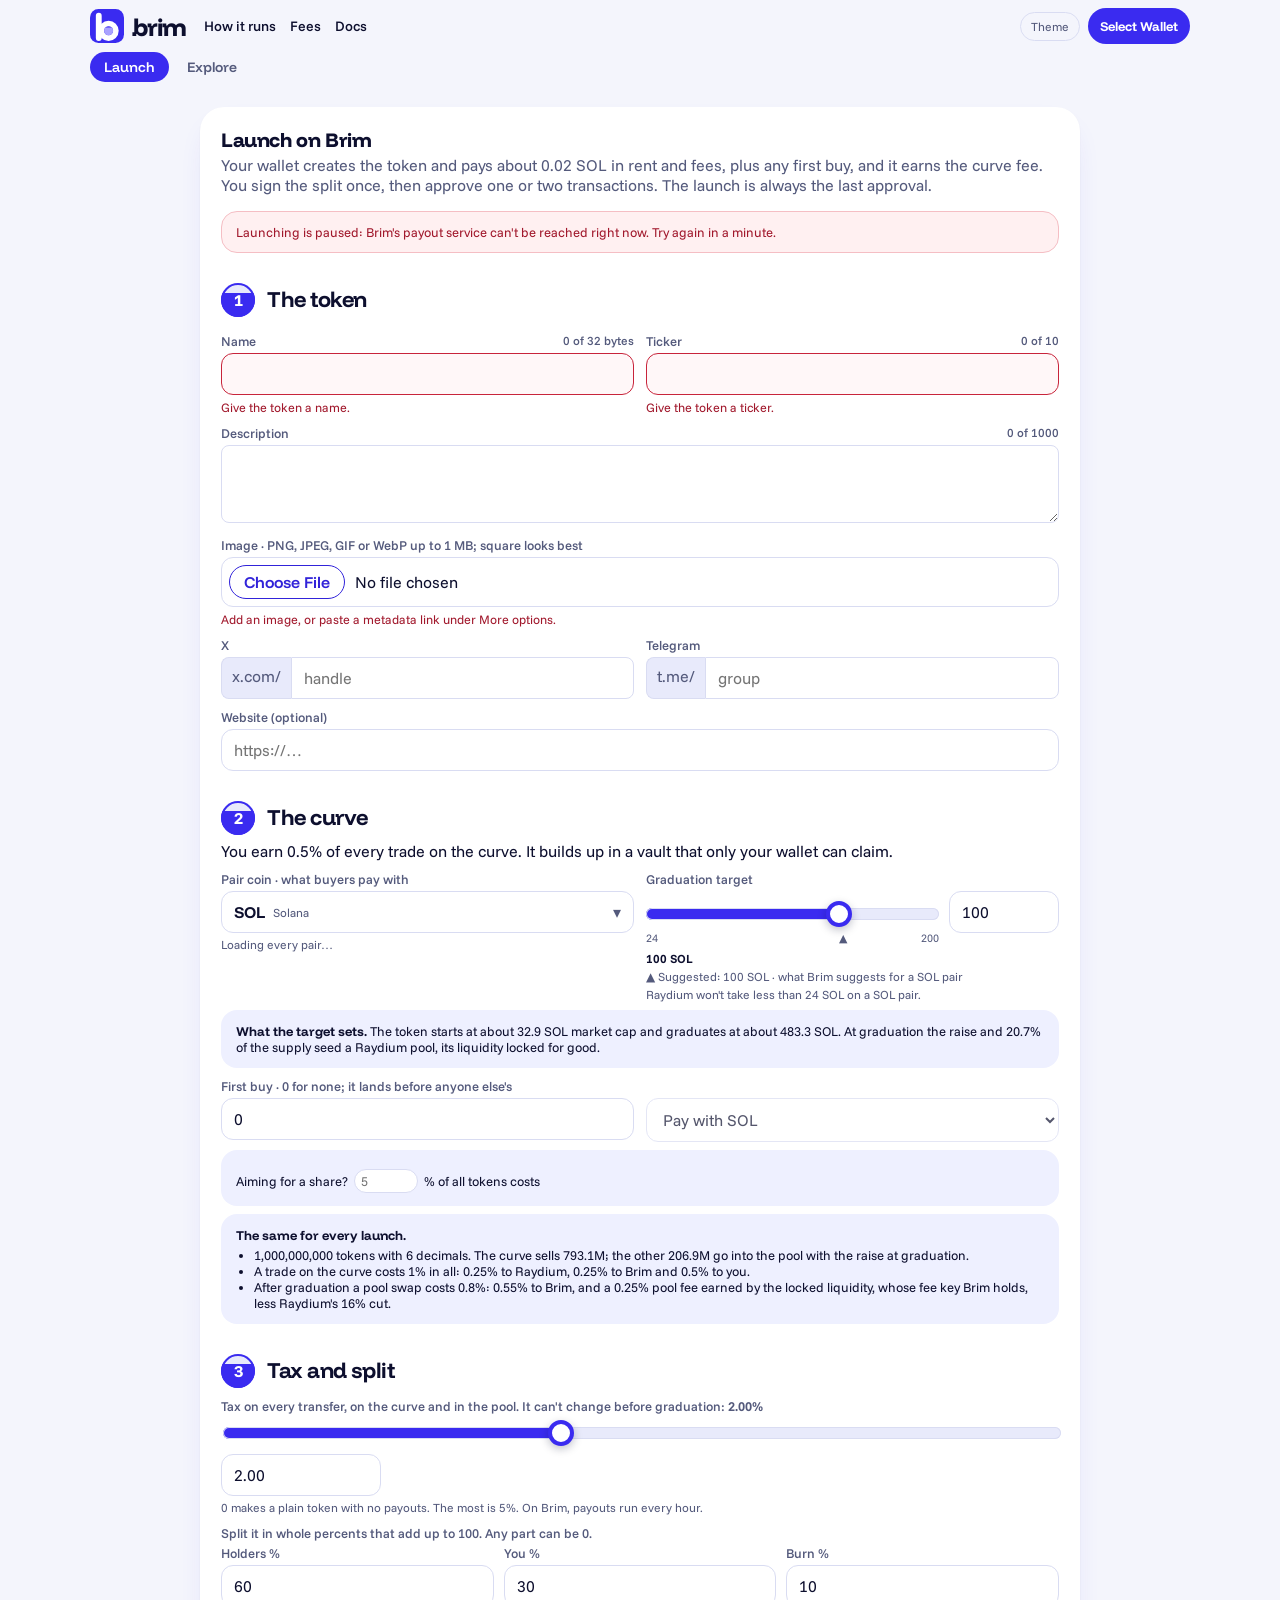
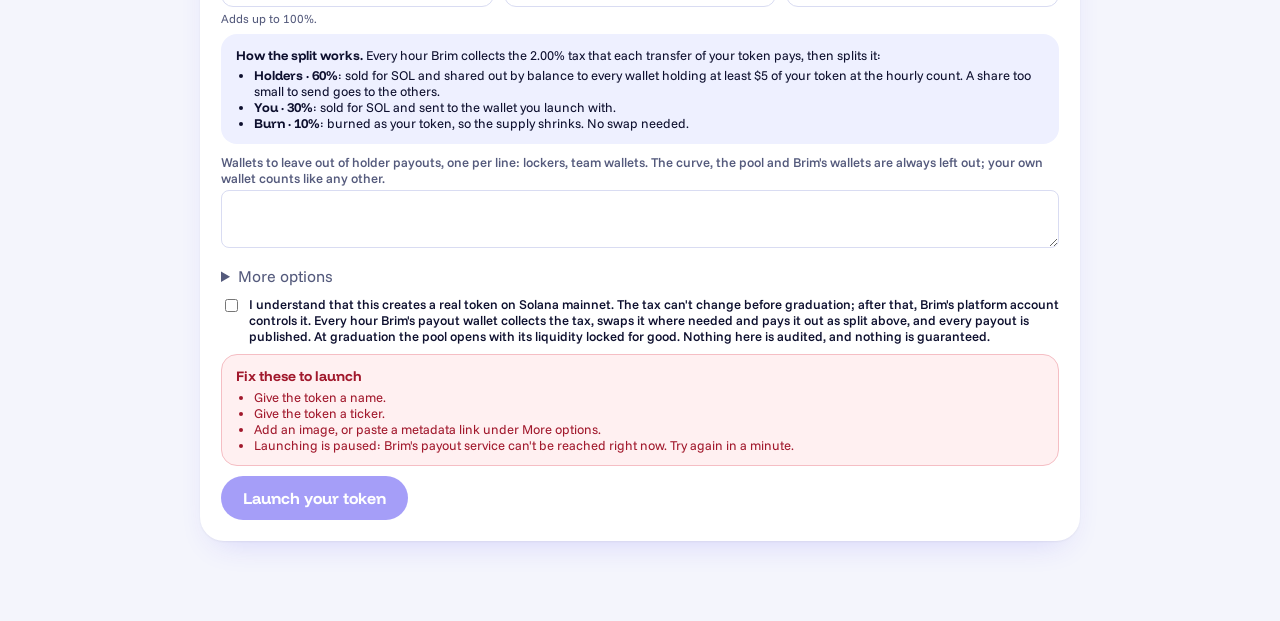
==== commit 3778414c: "Bring back the token explorer" ====
--- a/app/index.html
+++ b/app/index.html
@@ -9,7 +9,7 @@
     <title>Brim · Launch</title>
     <link rel="icon" href="favicon.svg" type="image/svg+xml" />
     <style>:root{--bg:#f4f5fc;--bg2:#e8eafb;--card:#fff;--ink:#0d0f2e;--muted:#545a7c;--line:#d9dcf2;--accent:#3a2bf0;--accent2:#2a1cc9;--on-accent:#fff;--link:#3123d9;--warn:#8a5300;--warn-bg:#fff5e0;--warn-line:#f2d08f;--note-bg:#eef0ff;--note-line:#cdd2ff;--err-bg:#fff0f1;--err-line:#f5bec4;--err-ink:#a1182c;--bad-bg:#fff7f8;--ok:#137a4b;--up:#0f7f4e;--down:#c8243b;--hi:#8f86ff;--glow:#3a2bf033;--card-line:transparent;--card-shadow:0 1px 2px #0d0f2e0d, 0 14px 34px -16px #3a2bf033;--font-body:"Funnel Sans Variable", "Funnel Sans", system-ui, -apple-system, "Segoe UI", sans-serif;--font-display:"Funnel Display Variable", "Funnel Display", system-ui, sans-serif;--font-mono:"Geist Mono Variable", "Geist Mono", ui-monospace, Menlo, Consolas, monospace}:root[data-mode=dark]{--bg:#090a1f;--bg2:#16183a;--card:#10122d;--ink:#edefff;--muted:#a0a5cc;--line:#262a57;--accent:#7e73ff;--accent2:#9d95ff;--on-accent:#090a1f;--link:#a9a2ff;--warn:#f4bc4f;--warn-bg:#2c220c;--warn-line:#5e4a1a;--note-bg:#161a44;--note-line:#2b3170;--err-bg:#3a1420;--err-line:#6e2335;--err-ink:#ffb3c0;--bad-bg:#3a1420;--ok:#5ed39a;--up:#4cd38f;--down:#ff6b7f;--hi:#b9b3ff;--glow:transparent;--card-line:#262a57;--card-shadow:none}@media (prefers-color-scheme:dark){:root:not([data-mode=light]){--bg:#090a1f;--bg2:#16183a;--card:#10122d;--ink:#edefff;--muted:#a0a5cc;--line:#262a57;--accent:#7e73ff;--accent2:#9d95ff;--on-accent:#090a1f;--link:#a9a2ff;--warn:#f4bc4f;--warn-bg:#2c220c;--warn-line:#5e4a1a;--note-bg:#161a44;--note-line:#2b3170;--err-bg:#3a1420;--err-line:#6e2335;--err-ink:#ffb3c0;--bad-bg:#3a1420;--ok:#5ed39a;--up:#4cd38f;--down:#ff6b7f;--hi:#b9b3ff;--glow:transparent;--card-line:#262a57;--card-shadow:none}}body{font-family:var(--font-body);background:var(--bg);color:var(--ink);-webkit-font-smoothing:antialiased;margin:0}main{max-width:55rem;margin:0 auto;padding:0 1rem 4rem}h2,h3{font-family:var(--font-display);letter-spacing:-.02em;line-height:1.15}h2{font-weight:800}.bm-top{z-index:5;background:color-mix(in srgb, var(--bg) 86%, transparent);-webkit-backdrop-filter:blur(12px);backdrop-filter:blur(12px);border-bottom:1px solid #0000;width:100vw;margin:0 0 1rem calc(50% - 50vw);position:sticky;top:0}.bm-top .bm-top-in{max-width:68.75rem;margin:0 auto;padding:.5rem 1rem 0}.bm-top .bm-top-row{flex-wrap:wrap;align-items:center;gap:1.125rem;display:flex}.bm-top .bm-logo{color:var(--ink);font-family:var(--font-display);letter-spacing:-.045em;text-transform:lowercase;flex:none;align-items:center;gap:.5rem;font-size:1.5625rem;font-weight:800;text-decoration:none;display:flex}.bm-top .bm-logo img{width:2.125rem;height:2.125rem}.bm-top nav.bm-links{flex-wrap:wrap;flex:1;gap:.875rem;min-width:0;display:flex}.bm-top nav.bm-links a{color:var(--ink);white-space:nowrap;font-size:.875rem;font-weight:500;text-decoration:none}.bm-top nav.bm-links a:hover{color:var(--link)}.bm-top .bm-top-end{flex:none;align-items:center;gap:.5rem;margin-left:auto;display:flex}.bm-top .bm-mode{border:1.5px solid var(--line);font:inherit;color:var(--muted);cursor:pointer;background:0 0;border-radius:999px;padding:.375rem .625rem;font-size:.75rem}.bm-top .wallet-adapter-button{gap:.375rem;height:2.25rem!important;padding:0 .75rem!important;font-size:.8125rem!important;line-height:2.25rem!important}.bm-top .wallet-adapter-button-start-icon,.bm-top .wallet-adapter-button-start-icon img{width:1.125rem!important;height:1.125rem!important}.bm-top .bm-tabs{scrollbar-width:none;gap:.25rem;padding:.5rem 0;display:flex;overflow-x:auto}.bm-top .bm-tabs a{white-space:nowrap;color:var(--muted);font-family:var(--font-display);background:0 0;border-radius:999px;padding:.375rem .875rem;font-size:.875rem;font-weight:600;text-decoration:none}.bm-top .bm-tabs a:hover{color:var(--ink)}.bm-top .bm-tabs a.bm-on{background:var(--accent);color:var(--on-accent)}@media (max-width:45em){.bm-top .bm-top-row{gap:.5rem .75rem}.bm-top .bm-logo{order:1}.bm-top .bm-top-end{order:2}.bm-top nav.bm-links{flex-basis:100%;order:3;gap:.625rem}.bm-top nav.bm-links a{font-size:.8125rem}}a{color:var(--link)}.bm-dim{color:var(--muted)}.bm-panel{background:var(--card);border:1px solid var(--card-line);box-shadow:var(--card-shadow);border-radius:1.5rem;margin:1rem 0;padding:1.25rem}label{color:var(--muted);margin:.625rem 0 .25rem;font-size:.8125rem;font-weight:500;display:block}input,select,textarea{box-sizing:border-box;border:1.5px solid var(--line);width:100%;font:inherit;background:var(--card);color:var(--ink);--lightningcss-light:initial;--lightningcss-dark: ;color-scheme:light dark;border-radius:.75rem;padding:.625rem .75rem}@media (prefers-color-scheme:dark){input,select,textarea{--lightningcss-light: ;--lightningcss-dark:initial}}input:focus,select:focus,textarea:focus{outline:3px solid color-mix(in srgb, var(--accent) 28%, transparent);outline-offset:0;border-color:var(--accent)}input[type=range]{appearance:none;--v:0%;background:0 0;border:0;height:1.625rem;padding:0}input[type=range]:focus{outline:none}input[type=range]::-webkit-slider-runnable-track{background:linear-gradient(90deg, var(--accent) var(--v), var(--bg2) var(--v));height:.75rem;box-shadow:inset 0 0 0 1px var(--line);border-radius:999px}input[type=range]::-webkit-slider-thumb{-webkit-appearance:none;background:var(--card);border:4px solid var(--accent);border-radius:50%;width:1.625rem;height:1.625rem;margin-top:-.4375rem;box-shadow:0 3px 8px #0d0f2e40}input[type=range]:focus-visible::-webkit-slider-thumb{outline:3px solid color-mix(in srgb, var(--accent) 35%, transparent)}input[type=range]::-moz-range-track{background:var(--bg2);border-radius:999px;height:.75rem}input[type=range]::-moz-range-progress{background:var(--accent);border-radius:999px;height:.75rem}input[type=range]::-moz-range-thumb{background:var(--card);border:4px solid var(--accent);border-radius:50%;width:1.125rem;height:1.125rem}input[type=file]{padding:.4375rem}input[type=file]::file-selector-button{border:1.5px solid var(--link);color:var(--link);font:inherit;font-family:var(--font-display);cursor:pointer;background:0 0;border-radius:999px;margin-right:.625rem;padding:.375rem .875rem;font-weight:600}button.bm-btn{background:var(--accent);color:var(--on-accent);font:inherit;font-family:var(--font-display);cursor:pointer;box-shadow:0 10px 24px -10px var(--glow);border:0;border-radius:999px;padding:.75rem 1.375rem;font-weight:700}button.bm-btn:hover{background:var(--accent2)}button.bm-btn:disabled{opacity:.45;cursor:default;box-shadow:none;background:var(--accent)}pre{background:var(--bg2);white-space:pre-wrap;word-break:break-all;border-radius:.875rem;padding:.75rem .875rem;font-size:.78125rem;overflow-x:auto}.bm-stats{grid-template-columns:repeat(3,1fr);gap:.625rem;display:grid}.bm-stat{background:var(--bg2);border-radius:1rem;padding:.75rem .875rem}.bm-stat b{color:var(--ink);font-family:var(--font-display);letter-spacing:-.01em;font-size:1.3125rem;font-weight:700;display:block}.bm-stat span{color:var(--muted);font-size:.75rem}@media (max-width:37.5em){.bm-stats{grid-template-columns:repeat(2,1fr)}}.bm-trade{grid-template-columns:minmax(0,1fr) 23.75rem;align-items:start;gap:1rem;display:grid}.bm-swap{background:#0f1113;border-radius:1.125rem;width:100%;overflow:hidden}@media (max-width:53.75em){.bm-trade{grid-template-columns:1fr}}.bm-meter{background:var(--bg2);height:.75rem;box-shadow:inset 0 0 0 1px var(--line);border-radius:999px;overflow:hidden}.bm-meter i{background:linear-gradient(180deg, var(--hi) 0 3px, var(--accent) 3px);border-radius:999px;height:100%;display:block}.bm-sec{margin-top:1.875rem}.bm-sec h3{align-items:center;gap:.75rem;margin:0 0 .375rem;font-size:1.375rem;display:flex}.bm-sec h3 .bm-sec-n{background:linear-gradient(to top, var(--accent) 0 72%, var(--bg2) 72%);width:2.125rem;height:2.125rem;box-shadow:inset 0 0 0 2px var(--accent);color:var(--on-accent);border-radius:999px;justify-content:center;align-items:center;font-size:1rem;font-weight:800;display:inline-flex}.bm-box{background:var(--note-bg);border:1px solid #0000;border-radius:1rem;margin:.5rem 0;padding:.75rem .875rem;font-size:.8125rem}.bm-box b{font-family:var(--font-display)}.bm-box.bm-box-warn{background:var(--warn-bg)}.bm-alert{background:var(--err-bg);border:1px solid var(--err-line);color:var(--err-ink);border-radius:1rem;margin:.625rem 0;padding:.75rem .875rem;font-size:.8125rem}.bm-alert h4,.bm-todo h4{font-family:var(--font-display);margin:0 0 .25rem;font-size:.875rem}.bm-todo{background:var(--bg2);border-radius:1rem;margin:.625rem 0;padding:.75rem .875rem;font-size:.8125rem}input.bm-invalid,select.bm-invalid,textarea.bm-invalid{border-color:var(--down);background:var(--bad-bg)}.bm-field-err{color:var(--err-ink);margin:.25rem 0 0;font-size:.78125rem}.bm-counter{float:right;color:var(--muted);font-size:.75rem}textarea{resize:vertical}button.bm-btn-line{color:var(--link);border:1.5px solid var(--link);font:inherit;font-family:var(--font-display);cursor:pointer;background:0 0;border-radius:999px;padding:.375rem .75rem;font-weight:600}button.bm-btn-line:disabled{color:var(--muted);border-color:var(--line);cursor:default;border-style:dashed}.bm-actions{flex-wrap:wrap;align-items:center;gap:.625rem;margin:.75rem 0;display:flex}ol.bm-progress{margin:.875rem 0 .25rem;padding:0;list-style:none}ol.bm-progress li{border-top:1px solid var(--line);align-items:flex-start;gap:.625rem;padding:.5rem 0;display:flex}ol.bm-progress li:first-child{border-top:0}ol.bm-progress .bm-progress-mark{background:var(--bg2);width:1.375rem;height:1.375rem;color:var(--muted);border-radius:999px;flex:none;justify-content:center;align-items:center;margin-top:1px;font-size:.8125rem;font-weight:700;display:inline-flex}ol.bm-progress li.bm-is-doing .bm-progress-mark{background:var(--accent);color:var(--on-accent);animation:1.2s ease-in-out infinite bm-pulse}ol.bm-progress li.bm-is-done .bm-progress-mark{background:var(--ok);color:var(--card)}ol.bm-progress li.bm-is-failed .bm-progress-mark{background:var(--down);color:var(--card)}ol.bm-progress li.bm-is-skipped,ol.bm-progress li.bm-is-todo{color:var(--muted)}ol.bm-progress b{font-family:var(--font-display);font-size:.9375rem;font-weight:600}ol.bm-progress small{color:var(--muted);margin-top:1px;font-size:.78125rem;display:block}ol.bm-progress li.bm-is-doing small{color:var(--ink)}ol.bm-progress li.bm-is-failed small{color:var(--err-ink)}@keyframes bm-pulse{0%,to{transform:scale(1)}50%{transform:scale(1.15)}}.bm-live{border:2px solid var(--accent)}.bm-live,ol.bm-progress{scroll-margin:6.25rem 0 1rem}.bm-live h3{margin:0 0 .5rem;font-size:1.25rem}details.bm-log{margin-top:.625rem}details.bm-log summary{cursor:pointer;font-size:.8125rem}.bm-ca{flex-wrap:wrap;align-items:center;gap:.5rem;margin:.5rem 0 .375rem;display:flex}.bm-ca-tag{font-family:var(--font-display);background:var(--accent);color:var(--on-accent);border-radius:999px;padding:.1875rem .6875rem;font-size:.875rem;font-weight:700}.bm-ca-addr{word-break:break-all;background:var(--bg2);color:var(--ink);-webkit-user-select:all;user-select:all;border-radius:.75rem;padding:.3125rem .5625rem;font-size:.9375rem;font-weight:500}button.bm-copy{border:1.5px solid var(--line);background:var(--card);color:var(--ink);cursor:pointer;font:inherit;border-radius:999px;align-items:center;gap:.3125rem;padding:.3125rem .625rem;font-size:.75rem;display:inline-flex}button.bm-copy svg{width:.9375rem;height:.9375rem}.bm-chart{position:relative}.bm-chart-bar{flex-wrap:wrap;align-items:center;gap:.375rem .875rem;margin:0 0 .375rem;display:flex}.bm-chart-bar .bm-chips{margin:0}.bm-chart-canvas{border:1px solid var(--line);background:var(--card);border-radius:1rem;height:28.75rem;overflow:hidden}@media (max-width:37.5em){.bm-chart-canvas{height:20rem}}.bm-chart-note{text-align:center;color:var(--muted);pointer-events:none;justify-content:center;align-items:center;padding:1.5rem;font-size:.875rem;line-height:1.5;display:flex;position:absolute;inset:2.5rem 0 0}.bm-chart-note b{color:var(--ink);font-family:var(--font-display);font-size:1.125rem}.bm-chart-area{position:relative}.bm-chart-legend{color:var(--muted);pointer-events:none;z-index:3;flex-wrap:wrap;gap:.25rem .75rem;font-size:.75rem;display:flex;position:absolute;top:.5rem;left:.625rem;right:4.375rem}.bm-chart-legend b{color:var(--ink);font-family:var(--font-display);font-size:.8125rem}.bm-chart-legend i{color:var(--ink);font-variant-numeric:tabular-nums;font-style:normal}a.bm-cta{font-family:var(--font-display);border-radius:999px;font-weight:700;text-decoration:none;display:inline-block}a.bm-cta.bm-cta-solid{background:var(--accent);color:var(--on-accent);box-shadow:0 10px 24px -10px var(--glow);padding:.8125rem 1.375rem;font-size:1.125rem}a.bm-cta.bm-cta-line{color:var(--link);border:1.5px solid var(--link);padding:.5rem .875rem;font-size:.875rem;font-weight:600}.bm-tag{background:var(--bg2);color:var(--muted);vertical-align:middle;border-radius:999px;padding:2px .5rem;font-size:.75rem;font-weight:600;display:inline-block}.bm-grid{grid-template-columns:minmax(0,1fr);gap:.75rem;margin-top:.75rem;display:grid}@media (min-width:47.5em){.bm-grid{grid-template-columns:minmax(0,1fr) minmax(0,1fr)}}a.bm-item{border:1px solid var(--card-line);background:var(--card);min-width:0;color:var(--ink);box-shadow:var(--card-shadow);border-radius:1.5rem;gap:.875rem;padding:.875rem;text-decoration:none;transition:transform .12s,box-shadow .12s,border-color .12s;display:flex}a.bm-item:hover{box-shadow:0 18px 40px -18px var(--glow);border-color:var(--accent);transform:translateY(-2px)}.bm-item-pic{background:var(--bg2);border-radius:1.25rem;flex:none;justify-content:center;align-items:center;width:5.75rem;height:5.75rem;display:flex;overflow:hidden}.bm-item-pic img{object-fit:cover;width:100%;height:100%;display:block}.bm-item-initials{font-family:var(--font-display);color:var(--muted);letter-spacing:.02em;font-size:1.5rem;font-weight:800}.bm-item-body{flex-direction:column;flex:1;gap:.25rem;min-width:0;display:flex}.bm-item-head{flex-wrap:wrap;align-items:center;gap:.5rem;display:flex}.bm-item-head b{font-family:var(--font-display);letter-spacing:-.01em;text-overflow:ellipsis;white-space:nowrap;min-width:0;max-width:100%;font-size:1.1875rem;line-height:1.2;overflow:hidden}.bm-item-head .bm-tag{background:var(--bg2);color:var(--link)}.bm-item-meta{color:var(--muted);flex-wrap:wrap;align-items:center;gap:.375rem;font-size:.8125rem;display:flex}.bm-item-meta img{border-radius:50%;width:1rem;height:1rem}.bm-item-meta span{white-space:nowrap}.bm-item-meta span+span:before{content:"·";color:var(--muted);margin-right:.375rem}.bm-item-nums{color:var(--muted);flex-wrap:wrap;gap:1.125rem;margin-top:.375rem;font-size:.75rem;display:flex}.bm-item-nums b{color:var(--ink);font-family:var(--font-display);font-size:1.0625rem;font-weight:700;line-height:1.1;display:block}a.bm-item .bm-meter{height:.375rem;margin-top:.375rem}a.bm-item .bm-meter i{background:linear-gradient(180deg, var(--hi) 0 2px, var(--accent) 2px)}@media (max-width:30em){.bm-item-pic{border-radius:1rem;width:4rem;height:4rem}.bm-item-initials{font-size:1.125rem}}.bm-cols{grid-template-columns:1fr 1fr;gap:.75rem;display:grid}.bm-pick{position:relative}.bm-pick-field{box-sizing:border-box;border:1.5px solid var(--line);background:var(--card);width:100%;color:var(--ink);font:inherit;text-align:left;cursor:pointer;border-radius:.75rem;align-items:center;gap:.5rem;min-height:2.625rem;padding:.5625rem .75rem;display:flex}.bm-pick-field img,.bm-pick-row img,.bm-pick-blank{background:var(--bg2);object-fit:cover;border-radius:50%;flex:none;width:1.375rem;height:1.375rem}.bm-pick-field b,.bm-pick-row .bm-pick-text b{font-family:var(--font-display);white-space:nowrap}.bm-pick-field small,.bm-pick-row small{color:var(--muted);text-overflow:ellipsis;white-space:nowrap;min-width:0;font-size:.75rem;overflow:hidden}.bm-pick-field .bm-pick-caret{color:var(--muted);margin-left:auto}.bm-pick-panel{z-index:20;background:var(--card);border:1px solid var(--line);border-radius:1rem;margin-top:.375rem;padding:.5rem;position:absolute;left:0;right:0;box-shadow:0 18px 44px -14px #0d0f2e47}.bm-pick-panel input{margin-bottom:.375rem}.bm-chips{flex-wrap:wrap;gap:.375rem;margin:2px 0 .5rem;display:flex}.bm-chip{border:1.5px solid var(--line);color:var(--muted);font:inherit;cursor:pointer;background:0 0;border-radius:999px;padding:.3125rem .75rem;font-size:.75rem;font-weight:600}.bm-chip.bm-on{background:var(--accent);color:var(--on-accent);border-color:var(--accent)}.bm-pick-list{max-height:18.75rem;overflow:auto}.bm-pick-row{box-sizing:border-box;width:100%;color:var(--ink);font:inherit;text-align:left;cursor:pointer;background:0 0;border:0;border-radius:.625rem;align-items:center;gap:.5rem;padding:.375rem .5rem;display:flex}.bm-pick-row:hover{background:var(--bg2)}.bm-pick-row .bm-pick-text{flex-direction:column;min-width:0;display:flex}.bm-pick-row .bm-pick-side{color:var(--muted);white-space:nowrap;margin-left:auto;font-size:.75rem}.bm-pick-check{color:var(--accent2);margin-left:.25rem;font-size:.75rem;font-style:normal}@media (max-width:37.5em){.bm-cols{grid-template-columns:1fr}}code{font-family:var(--font-mono);font-size:.78125rem}.wallet-adapter-button{font-family:var(--font-display)!important;background:var(--accent)!important;color:var(--on-accent)!important;border-radius:999px!important;font-weight:700!important}</style>
-    <script type="module" crossorigin src="/app/x/DWDSKjvZ.js"></script>
+    <script type="module" crossorigin src="/app/x/B-jWRCjd.js"></script>
     <link rel="stylesheet" crossorigin href="/app/x/C54Z85mI.css">
   </head>
   <body>
